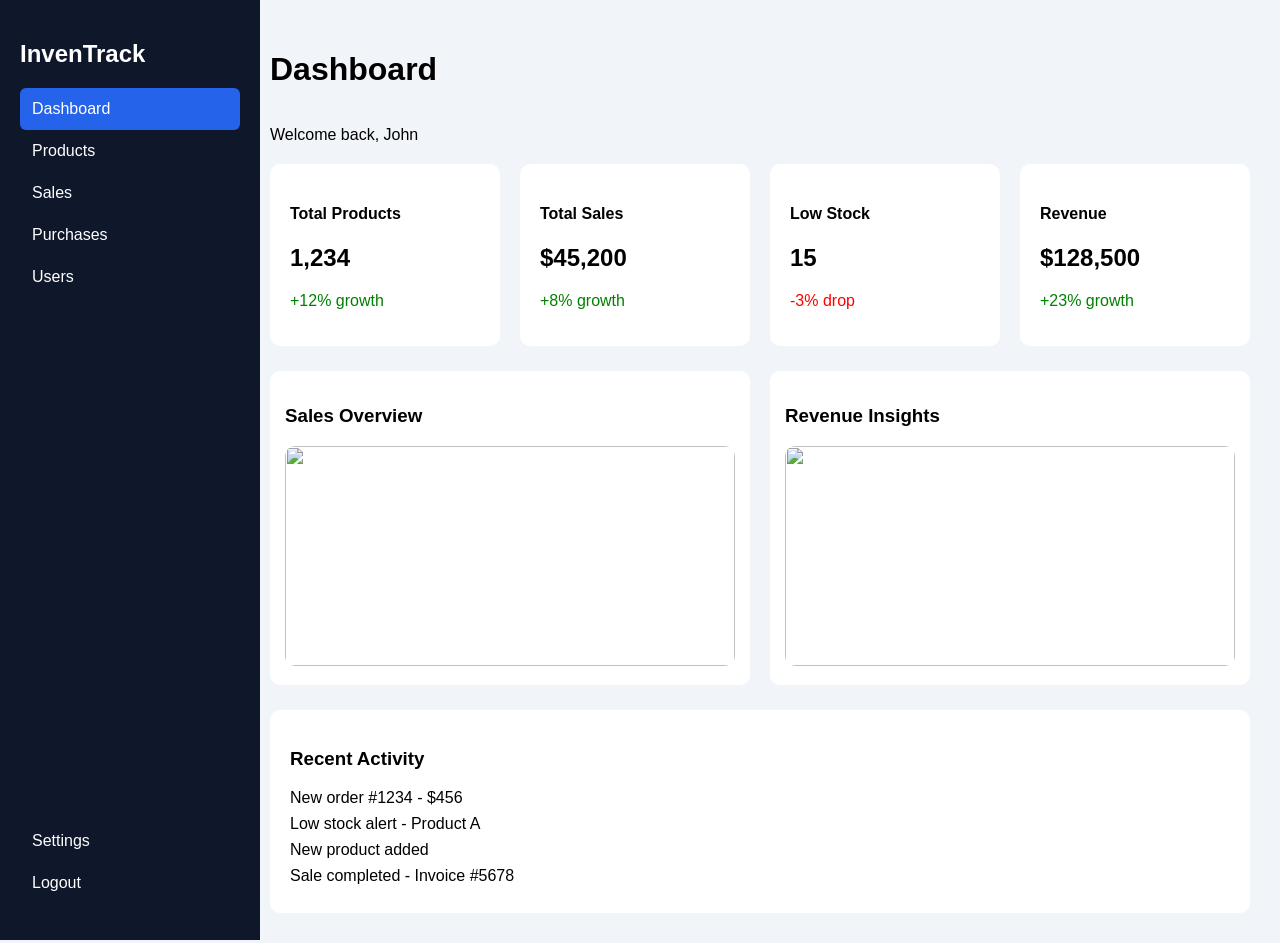
==== dashboard/dashboard.html @ d76a9799 "index.html" ====
<!DOCTYPE html>
<html lang="en">
<head>
<meta charset="UTF-8">
<meta name="viewport" content="width=device-width, initial-scale=1.0">
<title>Dashboard</title>

<link rel="stylesheet" href="./dashboard.css">
</head>
<body>

<div class="container">

<!-- Sidebar -->
<div class="sidebar">
    <h2>InvenTrack</h2>

    <ul>
        <li class="active">Dashboard</li>
        <li>Products</li>
        <li>Sales</li>
        <li>Purchases</li>
        <li>Users</li>
    </ul>

    <ul class="bottom-menu">
        <li>Settings</li>
        <li>Logout</li>
    </ul>
</div>

<!-- Main -->
<div class="main">

    <!-- Header -->
    <div class="header">
        <h1>Dashboard</h1>
    </div>

    <p>Welcome back, John </p>

    <!-- Cards -->
    <div class="cards">

        <div class="card">
            <h4>Total Products</h4>
            <h2>1,234</h2>
            <p class="green">+12% growth</p>
        </div>

        <div class="card">
            <h4>Total Sales</h4>
            <h2>$45,200</h2>
            <p class="green">+8% growth</p>
        </div>

        <div class="card">
            <h4>Low Stock</h4>
            <h2>15</h2>
            <p class="red">-3% drop</p>
        </div>

        <div class="card">
            <h4>Revenue</h4>
            <h2>$128,500</h2>
            <p class="green">+23% growth</p>
        </div>

    </div>

    <!-- Images Section -->
    <div class="images">

        <div class="img-box">
            <h3>Sales Overview</h3>
            <img src="https://images.unsplash.com/photo-1551288049-bebda4e38f71">
        </div>

        <div class="img-box">
            <h3>Revenue Insights</h3>
            <img src="https://images.unsplash.com/photo-1460925895917-afdab827c52f">
        </div>

    </div>

    <!-- Activity -->
    <div class="activity">
        <h3>Recent Activity</h3>

        <p> New order #1234 - $456</p>
        <p> Low stock alert - Product A</p>
        <p> New product added</p>
        <p> Sale completed - Invoice #5678</p>
    </div>

</div>

</div>
</body>
</html>
---- dashboard/dashboard.css ----
body {
    margin: 0;
    font-family: Arial;
    background: #f1f5f9;
}

/* Layout */
.container {
    display: flex;
}

/* Sidebar */
.sidebar {
    width: 220px;
    background: #0f172a;
    color: white;
    height: 100vh;
    padding: 20px;
    position: fixed;
}

.sidebar ul {
    list-style: none;
    padding: 0;
}

.sidebar li {
    padding: 12px;
    cursor: pointer;
    border-radius: 6px;
}

.sidebar li:hover {
    background: #1e293b;
}

.sidebar .active {
    background: #2563eb;
}

.bottom-menu {
    position: absolute;
    bottom: 20px;
    width: 80%;
}

/* Main */
.main {
    margin-left: 240px;
    flex: 1;
    padding: 30px;
}

/* Header */
.header {
    display: flex;
    justify-content: space-between;
}

/* Cards */
.cards {
    display: grid;
    grid-template-columns: repeat(4, 1fr);
    gap: 20px;
    margin-top: 20px;
}

.card {
    background: white;
    padding: 20px;
    border-radius: 10px;
}

.green { color: green; }
.red { color: red; }

/* Images */
.images {
    display: grid;
    grid-template-columns: 1fr 1fr;
    gap: 20px;
    margin-top: 25px;
}

.img-box {
    background: white;
    padding: 15px;
    border-radius: 10px;
}

.img-box img {
    width: 100%;
    height: 220px;
    object-fit: cover;
    border-radius: 10px;
}

/* Activity */
.activity {
    background: white;
    padding: 20px;
    border-radius: 10px;
    margin-top: 25px;
}

.activity p {
    margin: 8px 0;
}
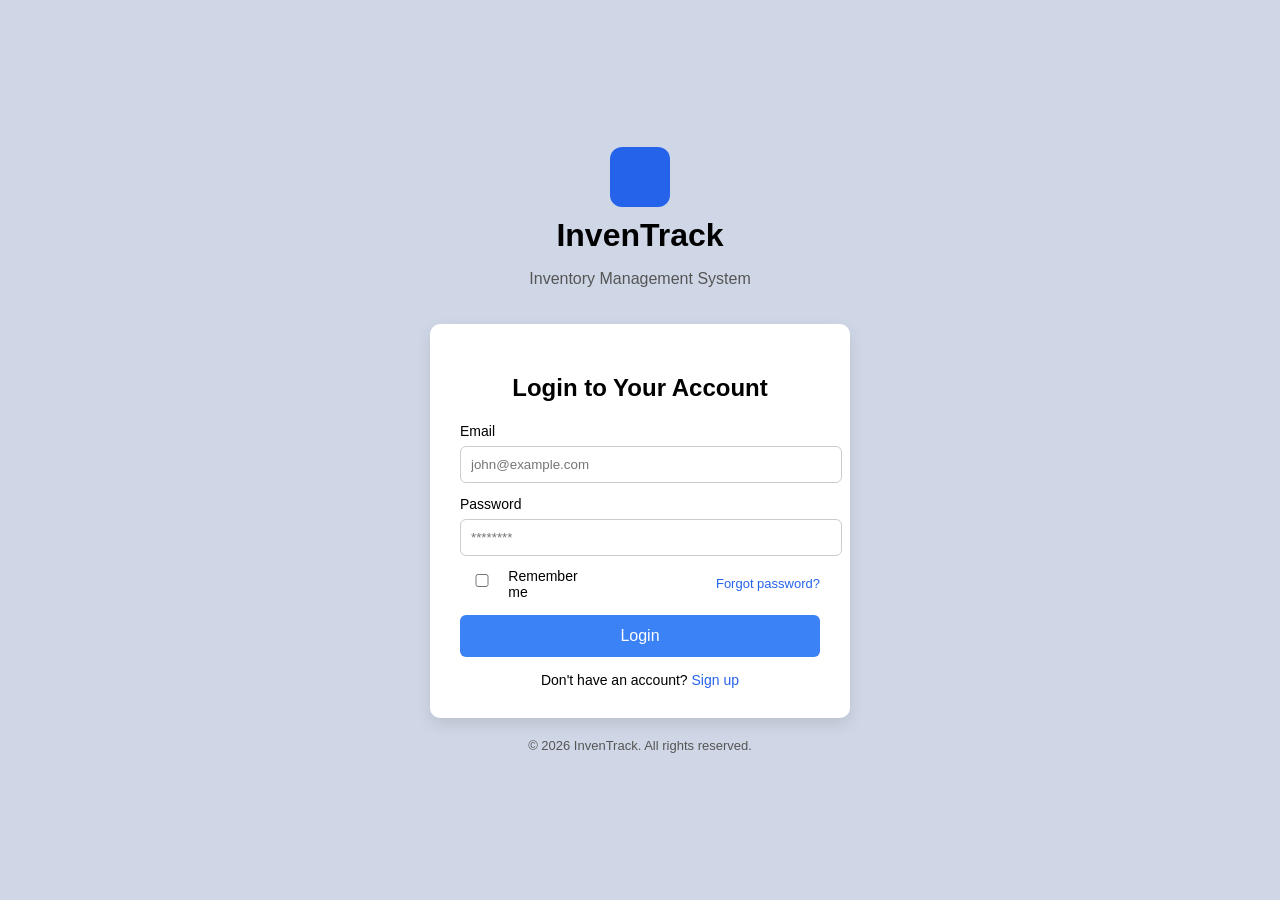
==== commit 030b7fb4: "[vartika].add the file" ====
--- a/dashboard/dashboard.html
+++ b/dashboard/dashboard.html
@@ -1,100 +1,123 @@
-<!DOCTYPE html>
-<html lang="en">
-<head>
-<meta charset="UTF-8">
-<meta name="viewport" content="width=device-width, initial-scale=1.0">
-<title>Dashboard</title>
-
-<link rel="stylesheet" href="./dashboard.css">
-</head>
-<body>
-
-<div class="container">
-
-<!-- Sidebar -->
-<div class="sidebar">
-    <h2>InvenTrack</h2>
-
-    <ul>
-        <li class="active">Dashboard</li>
-        <li>Products</li>
-        <li>Sales</li>
-        <li>Purchases</li>
-        <li>Users</li>
-    </ul>
-
-    <ul class="bottom-menu">
-        <li>Settings</li>
-        <li>Logout</li>
-    </ul>
-</div>
-
-<!-- Main -->
-<div class="main">
-
-    <!-- Header -->
-    <div class="header">
-        <h1>Dashboard</h1>
-    </div>
-
-    <p>Welcome back, John </p>
-
-    <!-- Cards -->
-    <div class="cards">
-
-        <div class="card">
-            <h4>Total Products</h4>
-            <h2>1,234</h2>
-            <p class="green">+12% growth</p>
-        </div>
-
-        <div class="card">
-            <h4>Total Sales</h4>
-            <h2>$45,200</h2>
-            <p class="green">+8% growth</p>
-        </div>
-
-        <div class="card">
-            <h4>Low Stock</h4>
-            <h2>15</h2>
-            <p class="red">-3% drop</p>
-        </div>
-
-        <div class="card">
-            <h4>Revenue</h4>
-            <h2>$128,500</h2>
-            <p class="green">+23% growth</p>
-        </div>
-
-    </div>
-
-    <!-- Images Section -->
-    <div class="images">
-
-        <div class="img-box">
-            <h3>Sales Overview</h3>
-            <img src="https://images.unsplash.com/photo-1551288049-bebda4e38f71">
-        </div>
-
-        <div class="img-box">
-            <h3>Revenue Insights</h3>
-            <img src="https://images.unsplash.com/photo-1460925895917-afdab827c52f">
-        </div>
-
-    </div>
-
-    <!-- Activity -->
-    <div class="activity">
-        <h3>Recent Activity</h3>
-
-        <p> New order #1234 - $456</p>
-        <p> Low stock alert - Product A</p>
-        <p> New product added</p>
-        <p> Sale completed - Invoice #5678</p>
-    </div>
-
-</div>
-
-</div>
-</body>
-</html>
+<!DOCTYPE html>
+<html lang="en">
+<head>
+<meta charset="UTF-8">
+<meta name="viewport" content="width=device-width, initial-scale=1.0">
+<title>Dashboard</title>
+
+<link rel="stylesheet" href="./dashboard.css">
+</head>
+    
+
+<body>
+
+<div class="container">
+
+<!-- Sidebar -->
+<div class="sidebar">
+    <h2>InvenTrack</h2>
+
+   <ul>
+    <li class="active">Dashboard</li>
+    <li onclick="location.href='/product/product.html'">Products</li>
+    <li onclick="location.href='/sales/sales.html'">Sales</li>
+    <li onclick="location.href='/purchase/purchase.html'">Purchases</li>
+    <li onclick="location.href='/users/Users.html'">Users</li>
+</ul>
+
+        <ul class="bottom-menu">
+            <li  onclick="location.href='/setting/setting.html'">Settings</li>
+            <li onclick="logoutUser()">Logout</li>
+        </ul>
+</div>
+
+<!-- Main -->
+<div class="main">
+
+    <!-- Header -->
+    <div class="header">
+        <h1>Dashboard</h1>
+    </div>
+
+    <p>Welcome back, <span id="welcomeName">User</span> </p>
+
+    <!-- Cards -->
+    <div class="cards">
+
+        <div class="card">
+            <h4>Total Products</h4>
+            <h2>1,234</h2>
+            <p class="green">+12% growth</p>
+        </div>
+
+        <div class="card">
+            <h4>Total Sales</h4>
+            <h2>$45,200</h2>
+            <p class="green">+8% growth</p>
+        </div>
+
+        <div class="card">
+            <h4>Low Stock</h4>
+            <h2>15</h2>
+            <p class="red">-3% drop</p>
+        </div>
+
+        <div class="card">
+            <h4>Revenue</h4>
+            <h2>$128,500</h2>
+            <p class="green">+23% growth</p>
+        </div>
+
+    </div>
+
+    <!-- Images Section -->
+    <div class="images">
+
+        <div class="img-box">
+            <h3>Sales Overview</h3>
+            <img src="https://images.unsplash.com/photo-1551288049-bebda4e38f71">
+        </div>
+
+        <div class="img-box">
+            <h3>Revenue Insights</h3>
+            <img src="https://images.unsplash.com/photo-1460925895917-afdab827c52f">
+        </div>
+
+    </div>
+
+    <!-- Activity -->
+    <div class="activity">
+        <h3>Recent Activity</h3>
+
+        <p> New order #1234 - $456</p>
+        <p> Low stock alert - Product A</p>
+        <p> New product added</p>
+        <p> Sale completed - Invoice #5678</p>
+    </div>
+
+</div>
+
+</div>
+
+<script>
+// auth check
+if(!localStorage.getItem("token")){
+    location.href = "/logging/logging.html";
+}
+
+// show user name
+var uname = localStorage.getItem("userName");
+if(uname){
+    document.getElementById("welcomeName").textContent = uname;
+}
+
+function logoutUser(){
+    localStorage.removeItem("token");
+    localStorage.removeItem("userName");
+    localStorage.removeItem("userRole");
+    localStorage.removeItem("userEmail");
+    location.href = "/logging/logging.html";
+}
+</script>
+</body>
+</html>
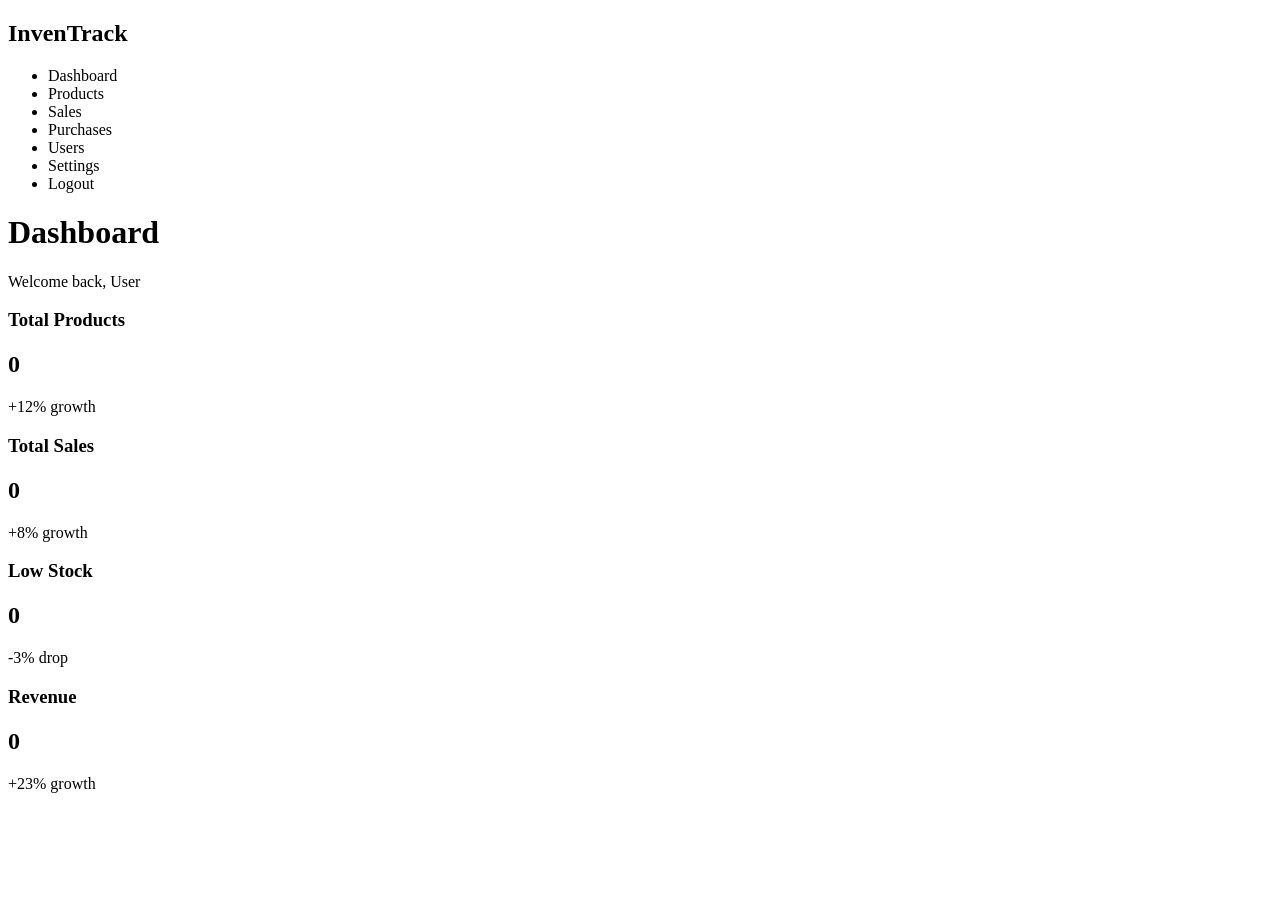
==== commit b505d6f2: "Update dashboard.html" ====
--- a/dashboard/dashboard.html
+++ b/dashboard/dashboard.html
@@ -1,123 +1,64 @@
 <!DOCTYPE html>
-<html lang="en">
+<html>
 <head>
-<meta charset="UTF-8">
-<meta name="viewport" content="width=device-width, initial-scale=1.0">
-<title>Dashboard</title>
-
-<link rel="stylesheet" href="./dashboard.css">
+    <title>Dashboard</title>
+    <link rel="stylesheet" href="../css/dashboard.css">
 </head>
-    
-
 <body>
 
 <div class="container">
 
-<!-- Sidebar -->
-<div class="sidebar">
-    <h2>InvenTrack</h2>
-
-   <ul>
-    <li class="active">Dashboard</li>
-    <li onclick="location.href='/product/product.html'">Products</li>
-    <li onclick="location.href='/sales/sales.html'">Sales</li>
-    <li onclick="location.href='/purchase/purchase.html'">Purchases</li>
-    <li onclick="location.href='/users/Users.html'">Users</li>
-</ul>
-
-        <ul class="bottom-menu">
-            <li  onclick="location.href='/setting/setting.html'">Settings</li>
-            <li onclick="logoutUser()">Logout</li>
+    <!-- Sidebar -->
+    <div class="sidebar">
+        <h2>InvenTrack</h2>
+        <ul>
+            <li class="active">Dashboard</li>
+            <li>Products</li>
+            <li>Sales</li>
+            <li>Purchases</li>
+            <li>Users</li>
+            <li>Settings</li>
+            <li onclick="logout()">Logout</li>
         </ul>
-</div>
-
-<!-- Main -->
-<div class="main">
-
-    <!-- Header -->
-    <div class="header">
-        <h1>Dashboard</h1>
     </div>
 
-    <p>Welcome back, <span id="welcomeName">User</span> </p>
+    <!-- Main -->
+    <div class="main">
+        <h1>Dashboard</h1>
+        <p id="welcome">Welcome back, User</p>
 
-    <!-- Cards -->
-    <div class="cards">
+        <!-- Cards -->
+        <div class="cards">
 
-        <div class="card">
-            <h4>Total Products</h4>
-            <h2>1,234</h2>
-            <p class="green">+12% growth</p>
-        </div>
+            <div class="card">
+                <h3>Total Products</h3>
+                <h2 id="products">0</h2>
+                <p class="growth positive">+12% growth</p>
+            </div>
 
-        <div class="card">
-            <h4>Total Sales</h4>
-            <h2>$45,200</h2>
-            <p class="green">+8% growth</p>
-        </div>
+            <div class="card">
+                <h3>Total Sales</h3>
+                <h2 id="sales">0</h2>
+                <p class="growth positive">+8% growth</p>
+            </div>
 
-        <div class="card">
-            <h4>Low Stock</h4>
-            <h2>15</h2>
-            <p class="red">-3% drop</p>
-        </div>
+            <div class="card">
+                <h3>Low Stock</h3>
+                <h2 id="stock">0</h2>
+                <p class="growth negative">-3% drop</p>
+            </div>
 
-        <div class="card">
-            <h4>Revenue</h4>
-            <h2>$128,500</h2>
-            <p class="green">+23% growth</p>
+            <div class="card">
+                <h3>Revenue</h3>
+                <h2 id="revenue">0</h2>
+                <p class="growth positive">+23% growth</p>
+            </div>
+
         </div>
 
     </div>
-
-    <!-- Images Section -->
-    <div class="images">
-
-        <div class="img-box">
-            <h3>Sales Overview</h3>
-            <img src="https://images.unsplash.com/photo-1551288049-bebda4e38f71">
-        </div>
-
-        <div class="img-box">
-            <h3>Revenue Insights</h3>
-            <img src="https://images.unsplash.com/photo-1460925895917-afdab827c52f">
-        </div>
-
-    </div>
-
-    <!-- Activity -->
-    <div class="activity">
-        <h3>Recent Activity</h3>
-
-        <p> New order #1234 - $456</p>
-        <p> Low stock alert - Product A</p>
-        <p> New product added</p>
-        <p> Sale completed - Invoice #5678</p>
-    </div>
-
 </div>
 
-</div>
-
-<script>
-// auth check
-if(!localStorage.getItem("token")){
-    location.href = "/logging/logging.html";
-}
-
-// show user name
-var uname = localStorage.getItem("userName");
-if(uname){
-    document.getElementById("welcomeName").textContent = uname;
-}
-
-function logoutUser(){
-    localStorage.removeItem("token");
-    localStorage.removeItem("userName");
-    localStorage.removeItem("userRole");
-    localStorage.removeItem("userEmail");
-    location.href = "/logging/logging.html";
-}
-</script>
+<script src="../js/dashboard.js"></script>
 </body>
 </html>
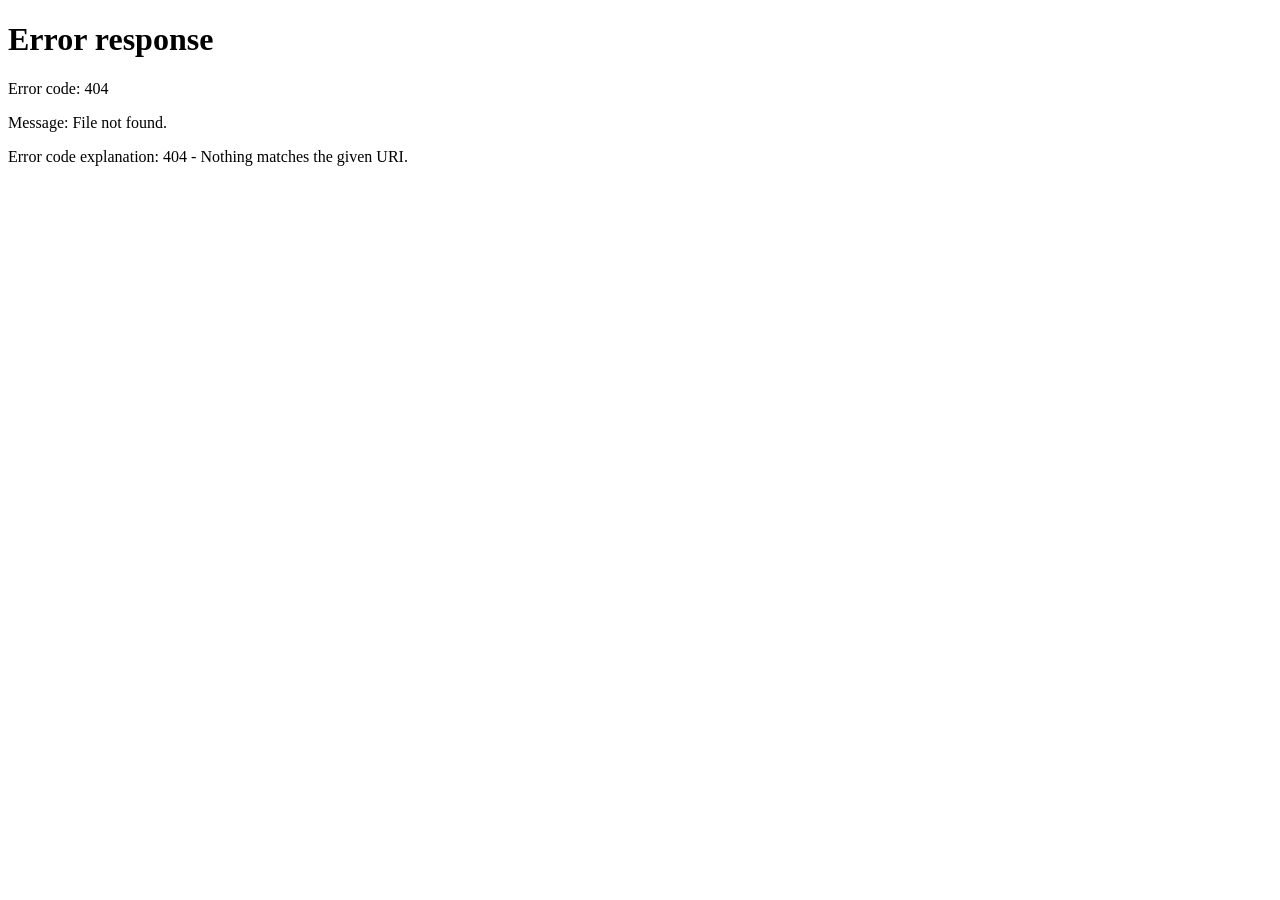
==== commit 2443ddd6: "Update dashboard.html" ====
--- a/dashboard/dashboard.html
+++ b/dashboard/dashboard.html
@@ -2,7 +2,7 @@
 <html>
 <head>
     <title>Dashboard</title>
-    <link rel="stylesheet" href="../css/dashboard.css">
+    <link rel="stylesheet" href="./dashboard.css">
 </head>
 <body>
 
@@ -59,6 +59,6 @@
     </div>
 </div>
 
-<script src="../js/dashboard.js"></script>
+<script src="./dashboard.js"></script>
 </body>
 </html>
--- a/dashboard/dashboard.css
+++ b/dashboard/dashboard.css
@@ -0,0 +1,69 @@
+body {
+    margin: 0;
+    font-family: Arial;
+    display: flex;
+}
+
+/* Layout */
+.container {
+    display: flex;
+    width: 100%;
+}
+
+/* Sidebar */
+.sidebar {
+    width: 220px;
+    background: #0f172a;
+    color: white;
+    height: 100vh;
+    padding: 20px;
+}
+
+.sidebar ul {
+    list-style: none;
+    padding: 0;
+}
+
+.sidebar li {
+    padding: 10px;
+    cursor: pointer;
+}
+
+.sidebar .active {
+    background: #2563eb;
+    border-radius: 5px;
+}
+
+/* Main */
+.main {
+    flex: 1;
+    padding: 20px;
+}
+
+/* Cards */
+.cards {
+    display: flex;
+    gap: 20px;
+    margin-top: 20px;
+}
+
+.card {
+    background: white;
+    padding: 20px;
+    border-radius: 12px;
+    width: 200px;
+    transition: 0.3s;
+}
+
+.card:hover {
+    transform: translateY(-5px);
+    box-shadow: 0 10px 25px rgba(0,0,0,0.1);
+}
+
+.growth.positive {
+    color: green;
+}
+
+.growth.negative {
+    color: red;
+}
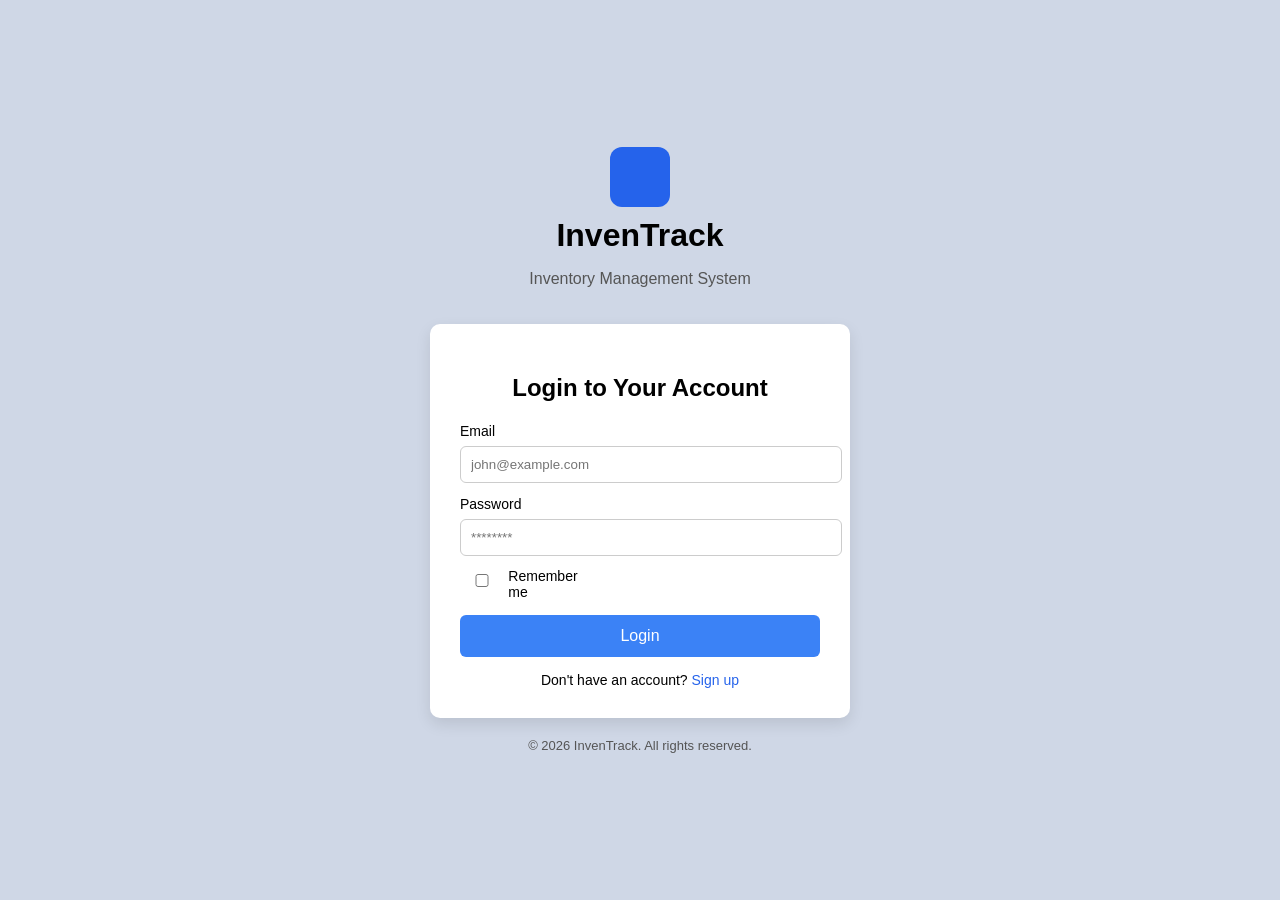
==== commit 830b72a8: "Update dashboard.html" ====
--- a/dashboard/dashboard.html
+++ b/dashboard/dashboard.html
@@ -1,64 +1,123 @@
 <!DOCTYPE html>
-<html>
+<html lang="en">
 <head>
-    <title>Dashboard</title>
-    <link rel="stylesheet" href="./dashboard.css">
+<meta charset="UTF-8">
+<meta name="viewport" content="width=device-width, initial-scale=1.0">
+<title>Dashboard</title>
+
+<link rel="stylesheet" href="./dashboard.css">
 </head>
+    
+
 <body>
 
 <div class="container">
 
-    <!-- Sidebar -->
-    <div class="sidebar">
-        <h2>InvenTrack</h2>
-        <ul>
-            <li class="active">Dashboard</li>
-            <li>Products</li>
-            <li>Sales</li>
-            <li>Purchases</li>
-            <li>Users</li>
-            <li>Settings</li>
-            <li onclick="logout()">Logout</li>
+<!-- Sidebar -->
+<div class="sidebar">
+    <h2>InvenTrack</h2>
+
+   <ul>
+    <li class="active">Dashboard</li>
+    <li onclick="location.href='/product/product.html'">Products</li>
+    <li onclick="location.href='/sales/sales.html'">Sales</li>
+    <li onclick="location.href='/purchase/purchase.html'">Purchases</li>
+    <li onclick="location.href='/users/Users.html'">Users</li>
+</ul>
+
+        <ul class="bottom-menu">
+            <li  onclick="location.href='/setting/setting.html'">Settings</li>
+            <li onclick="logoutUser()">Logout</li>
         </ul>
+</div>
+
+<!-- Main -->
+<div class="main">
+
+    <!-- Header -->
+    <div class="header">
+        <h1>Dashboard</h1>
     </div>
 
-    <!-- Main -->
-    <div class="main">
-        <h1>Dashboard</h1>
-        <p id="welcome">Welcome back, User</p>
+    <p>Welcome back, <span id="welcomeName">User</span> </p>
 
-        <!-- Cards -->
-        <div class="cards">
+    <!-- Cards -->
+    <div class="cards">
 
-            <div class="card">
-                <h3>Total Products</h3>
-                <h2 id="products">0</h2>
-                <p class="growth positive">+12% growth</p>
-            </div>
+        <div class="card">
+            <h4>Total Products</h4>
+            <h2>1,234</h2>
+            <p class="green">+12% growth</p>
+        </div>
 
-            <div class="card">
-                <h3>Total Sales</h3>
-                <h2 id="sales">0</h2>
-                <p class="growth positive">+8% growth</p>
-            </div>
+        <div class="card">
+            <h4>Total Sales</h4>
+            <h2>$45,200</h2>
+            <p class="green">+8% growth</p>
+        </div>
 
-            <div class="card">
-                <h3>Low Stock</h3>
-                <h2 id="stock">0</h2>
-                <p class="growth negative">-3% drop</p>
-            </div>
+        <div class="card">
+            <h4>Low Stock</h4>
+            <h2>15</h2>
+            <p class="red">-3% drop</p>
+        </div>
 
-            <div class="card">
-                <h3>Revenue</h3>
-                <h2 id="revenue">0</h2>
-                <p class="growth positive">+23% growth</p>
-            </div>
-
+        <div class="card">
+            <h4>Revenue</h4>
+            <h2>$128,500</h2>
+            <p class="green">+23% growth</p>
         </div>
 
     </div>
+
+    <!-- Images Section -->
+    <div class="images">
+
+        <div class="img-box">
+            <h3>Sales Overview</h3>
+            <img src="https://images.unsplash.com/photo-1551288049-bebda4e38f71">
+        </div>
+
+        <div class="img-box">
+            <h3>Revenue Insights</h3>
+            <img src="https://images.unsplash.com/photo-1460925895917-afdab827c52f">
+        </div>
+
+    </div>
+
+    <!-- Activity -->
+    <div class="activity">
+        <h3>Recent Activity</h3>
+
+        <p> New order #1234 - $456</p>
+        <p> Low stock alert - Product A</p>
+        <p> New product added</p>
+        <p> Sale completed - Invoice #5678</p>
+    </div>
+
 </div>
 
-<script src="./dashboard.js"></script>
+</div>
+
+<script>
+// auth check
+if(!localStorage.getItem("token")){
+    location.href = "/logging/logging.html";
+}
+
+// show user name
+var uname = localStorage.getItem("userName");
+if(uname){
+    document.getElementById("welcomeName").textContent = uname;
+}
+
+function logoutUser(){
+    localStorage.removeItem("token");
+    localStorage.removeItem("userName");
+    localStorage.removeItem("userRole");
+    localStorage.removeItem("userEmail");
+    location.href = "/logging/logging.html";
+}
+</script>
 </body>
 </html>
